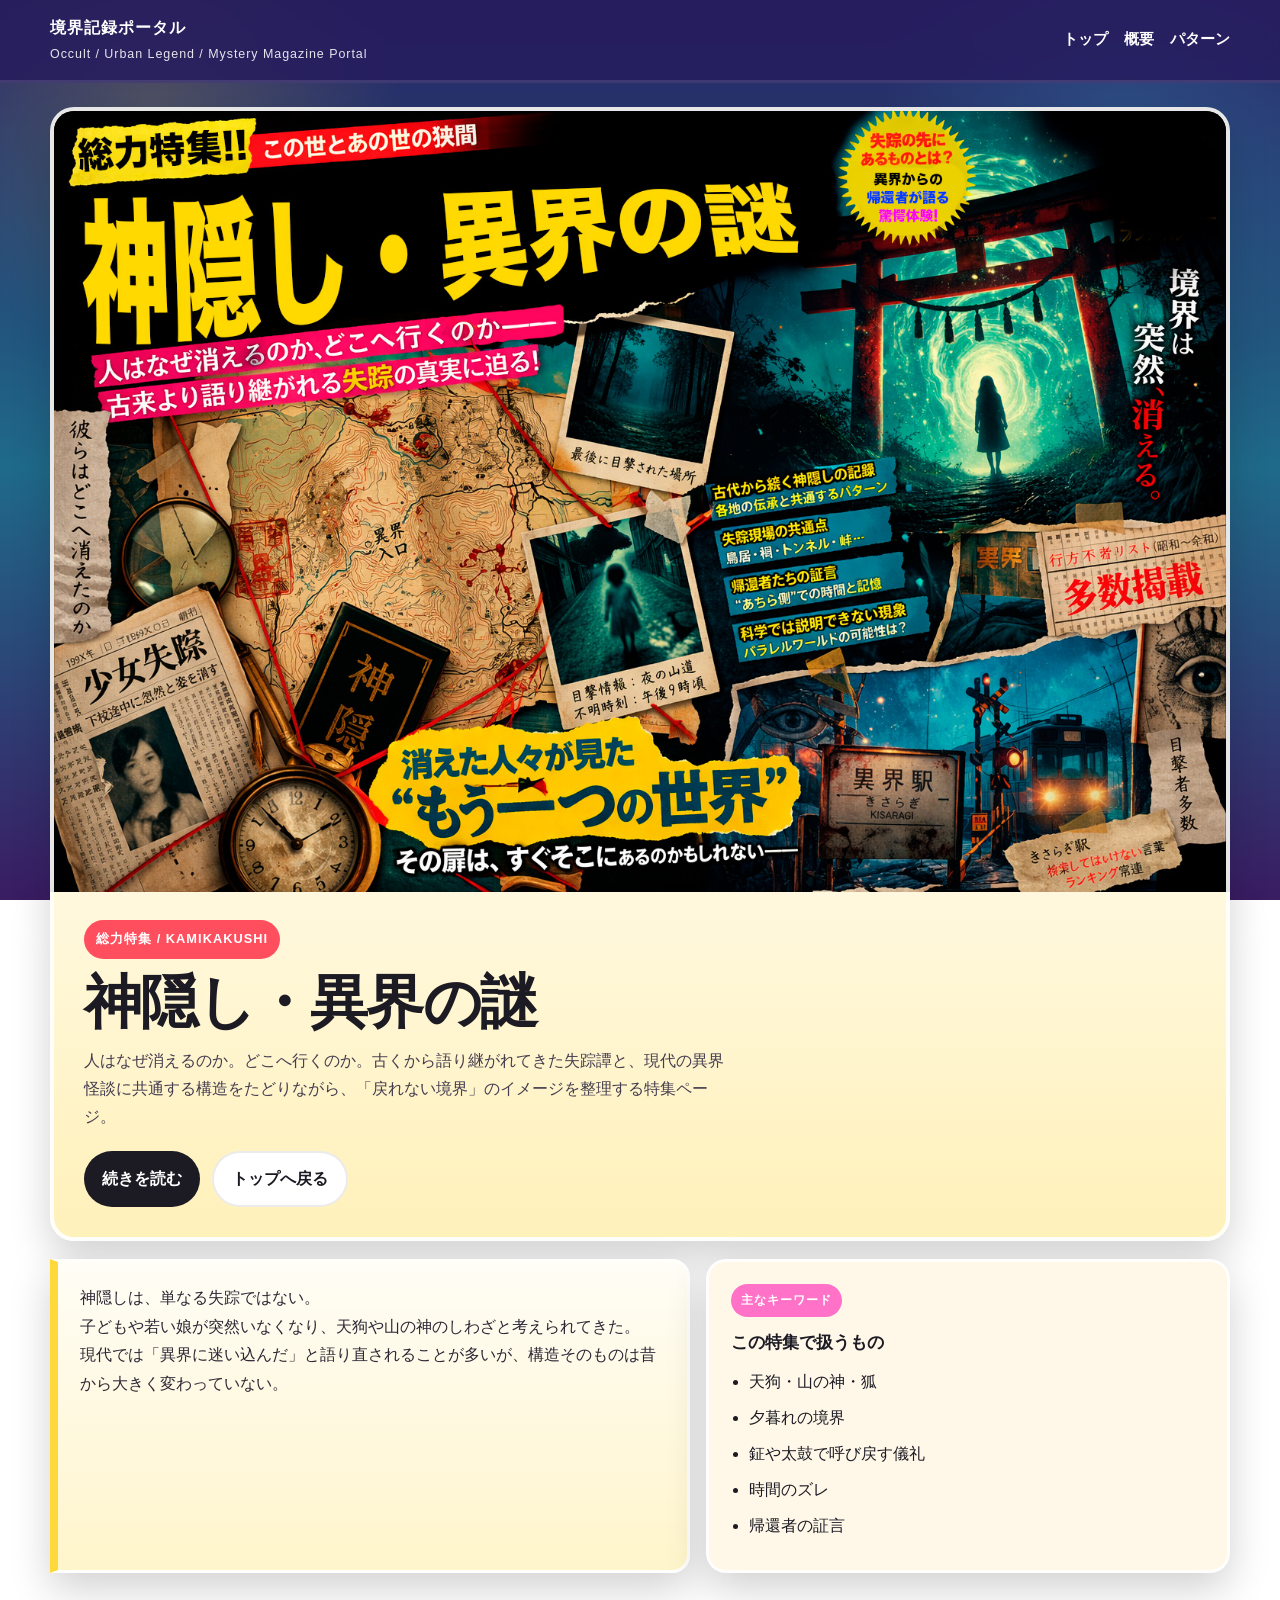
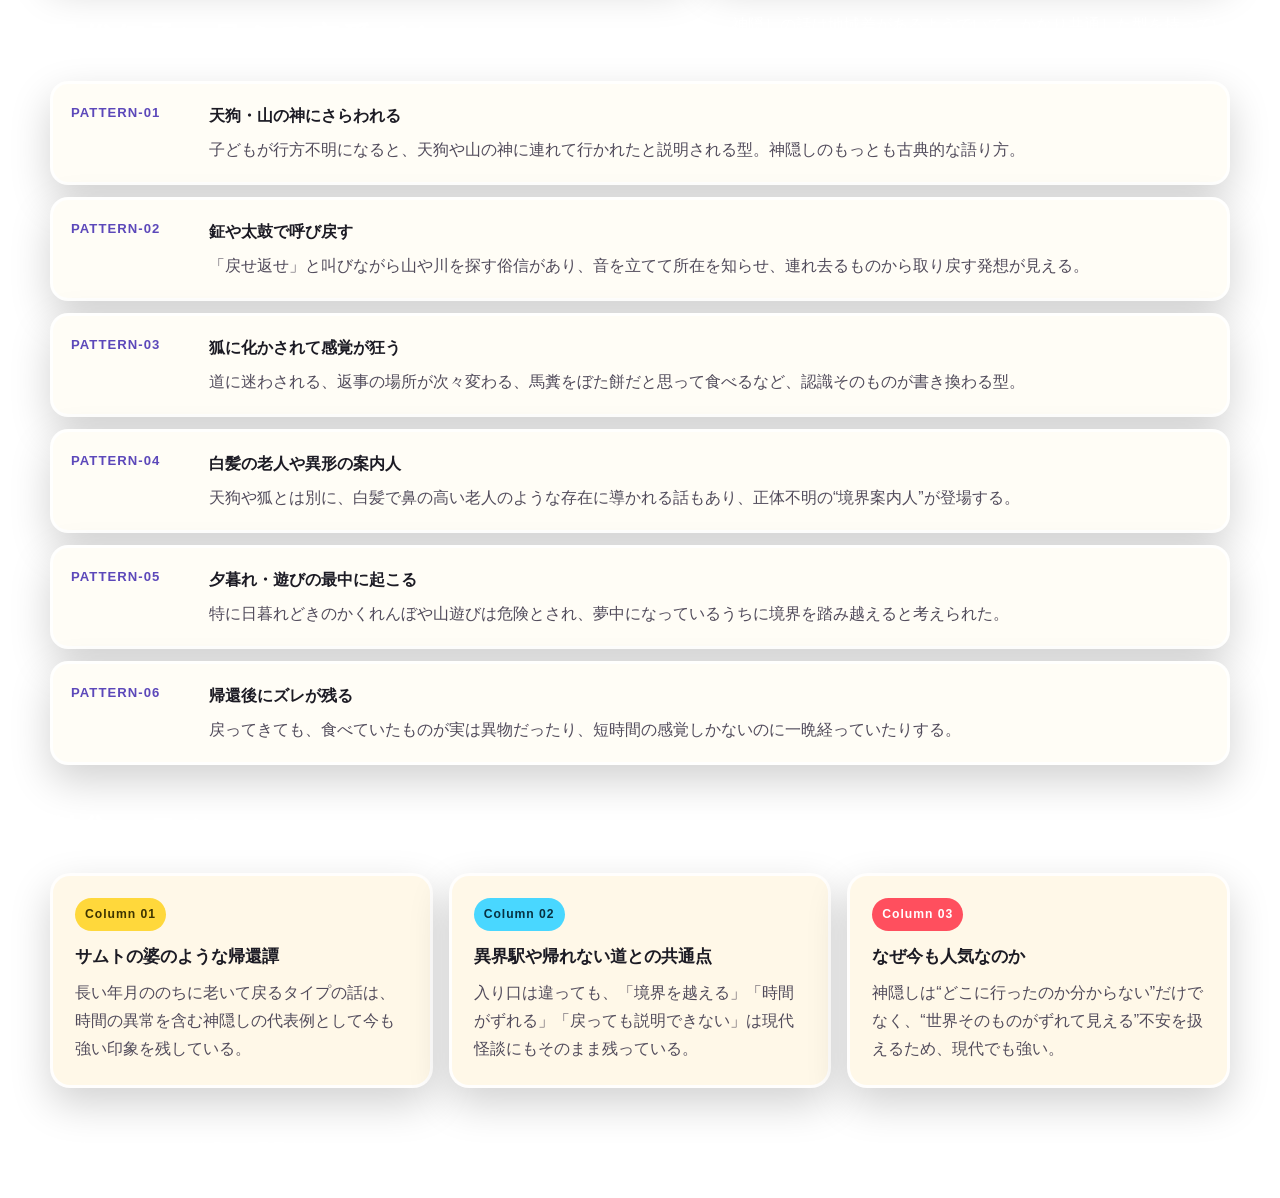
==== kamikakushi.html @ 7751206b "Add files via upload" ====
<!DOCTYPE html>
<html lang="ja">
<head>
  <meta charset="UTF-8">
  <meta name="viewport" content="width=device-width, initial-scale=1.0">
  <title>神隠し・異界の謎 | 境界記録ポータル</title>
  <link rel="stylesheet" href="feature.css">
</head>
<body>
<header class="topbar">
  <div class="container topbar-inner">
    <div class="brand">境界記録ポータル<small>Occult / Urban Legend / Mystery Magazine Portal</small></div>
    <nav class="nav-links"><a href="index.html">トップ</a><a href="#overview">概要</a><a href="#patterns">パターン</a></nav>
  </div>
</header>
<main>
<section class="page-hero">
  <div class="container">
    <div class="hero-img-wrap">
      <img src="kamikakushi-feature.jpg" alt="神隠し・異界の謎特集ビジュアル">
    </div>
    <div class="hero-copy">
      <span class="kicker red">総力特集 / KAMIKAKUSHI</span>
      <h1>神隠し・異界の謎</h1>
      <p>人はなぜ消えるのか。どこへ行くのか。古くから語り継がれてきた失踪譚と、現代の異界怪談に共通する構造をたどりながら、「戻れない境界」のイメージを整理する特集ページ。</p>
      <div class="hero-actions">
        <a class="btn primary" href="#main-content">続きを読む</a>
        <a class="btn secondary" href="index.html">トップへ戻る</a>
      </div>
    </div>
  </div>
</section>
<div id="main-content">
<section id="overview">
<div class="container split">
  <div class="quote-box">神隠しは、単なる失踪ではない。<br>子どもや若い娘が突然いなくなり、天狗や山の神のしわざと考えられてきた。<br>現代では「異界に迷い込んだ」と語り直されることが多いが、構造そのものは昔から大きく変わっていない。</div>
  <div class="sidebar-card">
    <span class="tag pink">主なキーワード</span>
    <h3>この特集で扱うもの</h3>
    <ul class="list"><li>天狗・山の神・狐</li><li>夕暮れの境界</li><li>鉦や太鼓で呼び戻す儀礼</li><li>時間のズレ</li><li>帰還者の証言</li></ul>
  </div>
</div>
</section>
<section id="patterns">
<div class="container">
  <div class="section-head"><h2>民俗伝承に見える定番パターン</h2><p>神隠しの話は地域差があるようでいて、かなり共通した型を持っている。</p></div>
  <div class="topic-list">
    <div class="topic-item"><div class="topic-key">PATTERN-01</div><div><h3>天狗・山の神にさらわれる</h3><p>子どもが行方不明になると、天狗や山の神に連れて行かれたと説明される型。神隠しのもっとも古典的な語り方。</p></div></div>
    <div class="topic-item"><div class="topic-key">PATTERN-02</div><div><h3>鉦や太鼓で呼び戻す</h3><p>「戻せ返せ」と叫びながら山や川を探す俗信があり、音を立てて所在を知らせ、連れ去るものから取り戻す発想が見える。</p></div></div>
    <div class="topic-item"><div class="topic-key">PATTERN-03</div><div><h3>狐に化かされて感覚が狂う</h3><p>道に迷わされる、返事の場所が次々変わる、馬糞をぼた餅だと思って食べるなど、認識そのものが書き換わる型。</p></div></div>
    <div class="topic-item"><div class="topic-key">PATTERN-04</div><div><h3>白髪の老人や異形の案内人</h3><p>天狗や狐とは別に、白髪で鼻の高い老人のような存在に導かれる話もあり、正体不明の“境界案内人”が登場する。</p></div></div>
    <div class="topic-item"><div class="topic-key">PATTERN-05</div><div><h3>夕暮れ・遊びの最中に起こる</h3><p>特に日暮れどきのかくれんぼや山遊びは危険とされ、夢中になっているうちに境界を踏み越えると考えられた。</p></div></div>
    <div class="topic-item"><div class="topic-key">PATTERN-06</div><div><h3>帰還後にズレが残る</h3><p>戻ってきても、食べていたものが実は異物だったり、短時間の感覚しかないのに一晩経っていたりする。</p></div></div>
  </div>
</div>
</section>
<section id="cases">
<div class="container">
  <div class="section-head"><h2>特集コラム</h2><p>昔話として終わらせず、現代の異界怪談へどう接続するかを見る。</p></div>
  <div class="grid-3">
    <article class="article-card"><span class="tag yellow">Column 01</span><h3>サムトの婆のような帰還譚</h3><p>長い年月ののちに老いて戻るタイプの話は、時間の異常を含む神隠しの代表例として今も強い印象を残している。</p></article>
    <article class="article-card"><span class="tag cyan">Column 02</span><h3>異界駅や帰れない道との共通点</h3><p>入り口は違っても、「境界を越える」「時間がずれる」「戻っても説明できない」は現代怪談にもそのまま残っている。</p></article>
    <article class="article-card"><span class="tag red">Column 03</span><h3>なぜ今も人気なのか</h3><p>神隠しは“どこに行ったのか分からない”だけでなく、“世界そのものがずれて見える”不安を扱えるため、現代でも強い。</p></article>
  </div>
</div>
</section>
</div>
</main>
<footer><div class="container footer-inner"><div>境界記録ポータル / 神隠し・異界の謎</div><div>Occult Feature Page</div></div></footer>
</body>
</html>
---- feature.css ----
:root {
  --bg: #2a2464; --bg2: #1f6a8a; --bg3: #3a1c63;
  --paper: #fff8e8; --paper-2: #fffdf6;
  --ink: #1c1b24; --muted: #57525f;
  --yellow: #ffd83b; --red: #ff4f5e;
  --cyan: #49d7ff; --pink: #ff72c7; --green: #78e26b;
  --shadow: 0 16px 40px rgba(0,0,0,0.18);
  --max: 1180px;
}
*{box-sizing:border-box;}
html{scroll-behavior:smooth;}
body{
  margin:0; color:var(--ink);
  font-family:"BIZ UDPGothic","Hiragino Sans","Noto Sans JP",sans-serif;
  line-height:1.75;
  background:
    radial-gradient(circle at 12% 12%,rgba(255,216,59,.18),transparent 18%),
    radial-gradient(circle at 88% 14%,rgba(73,215,255,.16),transparent 18%),
    radial-gradient(circle at 20% 80%,rgba(255,79,94,.15),transparent 16%),
    linear-gradient(180deg,var(--bg) 0%,var(--bg2) 52%,var(--bg3) 100%);
  background-attachment:fixed;
}
body::before{
  content:"";position:fixed;inset:0;pointer-events:none;opacity:.14;
  background-image:
    radial-gradient(2px 2px at 10% 20%,#fff,transparent 60%),
    radial-gradient(2px 2px at 25% 70%,#fff,transparent 60%),
    radial-gradient(1px 1px at 55% 18%,#fff,transparent 60%),
    radial-gradient(2px 2px at 70% 60%,#fff,transparent 60%),
    radial-gradient(1px 1px at 86% 28%,#fff,transparent 60%);
}
a{color:inherit;text-decoration:none;}
img{display:block;max-width:100%;}
.container{width:min(calc(100% - 32px),var(--max));margin:0 auto;}

/* ── ヘッダー ── */
.topbar{
  position:sticky;top:0;z-index:20;
  background:rgba(37,28,94,.84);
  backdrop-filter:blur(12px);
  border-bottom:3px solid rgba(255,255,255,.12);
}
.topbar-inner{
  display:flex;align-items:center;justify-content:space-between;
  gap:16px;padding:14px 0;color:#fff;
}
.brand{font-weight:900;font-size:1rem;letter-spacing:.06em;}
.brand small{display:block;margin-top:2px;opacity:.88;font-size:.78rem;font-weight:500;}
.nav-links{display:flex;flex-wrap:wrap;gap:16px;font-size:.92rem;font-weight:700;}
.nav-links a:hover{color:var(--yellow);}

/* ════════════════════════
   ページヒーロー
   画像を上に全見せ → テキストを下に
════════════════════════ */
.page-hero{padding:24px 0 8px;}

/* 画像：全幅で自然な高さ表示 */
.hero-img-wrap{
  border-radius:24px 24px 0 0;
  overflow:hidden;
  border:4px solid rgba(255,255,255,.9);
  border-bottom:none;
  box-shadow:var(--shadow);
  background:#111;
  line-height:0;
}
.hero-img-wrap img{
  width:100%;
  height:auto;          /* ← 自然な高さで全部見せる */
  display:block;
}

/* テキストパネル：画像の直下 */
.hero-copy{
  border-radius:0 0 24px 24px;
  border:4px solid rgba(255,255,255,.9);
  border-top:none;
  background:linear-gradient(180deg,#fff8de 0%,#fff1ba 100%);
  padding:28px 30px 30px;
  box-shadow:var(--shadow);
}
.kicker{
  display:inline-block;padding:8px 12px;border-radius:999px;
  color:#fff;font-size:.8rem;font-weight:900;letter-spacing:.08em;margin-bottom:14px;
}
.kicker.red{background:var(--red);}
.kicker.cyan{background:var(--cyan);color:#073142;}
.kicker.yellow{background:var(--yellow);color:#3d3300;}
.kicker.green{background:var(--green);color:#17330d;}

h1{
  margin:0;
  font-family:"Yu Mincho","Hiragino Mincho ProN",serif;
  font-size:clamp(2rem,4.5vw,3.6rem);
  line-height:1.05;letter-spacing:-.03em;
  color:#1c1b24;
}
.hero-copy p{margin:14px 0 0;color:#443d50;font-size:1rem;max-width:72ch;}
.hero-actions{display:flex;flex-wrap:wrap;gap:12px;margin-top:20px;}
.btn{
  display:inline-flex;align-items:center;justify-content:center;
  padding:12px 18px;border-radius:999px;font-weight:900;
}
.btn.primary{background:var(--ink);color:#fff;}
.btn.secondary{background:#fff;border:2px solid rgba(0,0,0,.08);}

/* ── 本文 ── */
main section{padding:10px 0 28px;}
.section-head{
  display:flex;justify-content:space-between;align-items:flex-end;
  gap:16px;flex-wrap:wrap;margin-bottom:14px;color:#fff;
}
.section-head h2{
  margin:0;font-size:clamp(1.5rem,3vw,2rem);
  font-family:"Yu Mincho","Hiragino Mincho ProN",serif;
}
.section-head p{margin:0;max-width:56ch;color:rgba(255,255,255,.9);}

.grid-2,.grid-3,.split{display:grid;gap:16px;}
.grid-2{grid-template-columns:repeat(2,minmax(0,1fr));}
.grid-3{grid-template-columns:repeat(3,minmax(0,1fr));}
.split{grid-template-columns:1.1fr .9fr;}

.card,.article-card,.sidebar-card{
  background:var(--paper);border:3px solid rgba(255,255,255,.9);
  border-radius:20px;padding:22px;box-shadow:var(--shadow);
}
.card h3,.article-card h3,.sidebar-card h3{margin:0 0 8px;font-size:1.08rem;}
.card p,.article-card p,.sidebar-card p{margin:0;color:#514b5b;}
.list{margin:10px 0 0;padding-left:18px;}
.list li{margin-bottom:8px;}

.tag{
  display:inline-block;margin-bottom:10px;padding:6px 10px;
  border-radius:999px;font-size:.76rem;font-weight:900;letter-spacing:.08em;color:#fff;
}
.tag.red{background:var(--red);}
.tag.cyan{background:var(--cyan);color:#073142;}
.tag.yellow{background:var(--yellow);color:#3d3300;}
.tag.green{background:var(--green);color:#17330d;}
.tag.pink{background:var(--pink);}

.quote-box{
  background:linear-gradient(180deg,#fffdf6 0%,#fff5cb 100%);
  border:3px solid rgba(255,255,255,.9);border-left:8px solid var(--yellow);
  border-radius:0 18px 18px 0;padding:22px;
  font-family:"Yu Mincho","Hiragino Mincho ProN",serif;
  font-size:1.02rem;color:#2c2735;box-shadow:var(--shadow);
}
.topic-list{display:grid;gap:12px;}
.topic-item{
  display:grid;grid-template-columns:120px 1fr;gap:18px;align-items:start;
  background:var(--paper-2);border:3px solid rgba(255,255,255,.9);
  border-radius:18px;padding:18px;box-shadow:var(--shadow);
}
.topic-key{font-size:.82rem;font-weight:900;letter-spacing:.08em;color:#5c48ba;}
.topic-item h3{margin:0 0 6px;font-size:1rem;}
.topic-item p{margin:0;color:#514b5b;}

footer{padding:20px 0 34px;color:#fff;}
.footer-inner{display:flex;justify-content:space-between;gap:16px;flex-wrap:wrap;opacity:.92;}

/* ── レスポンシブ ── */
@media(max-width:980px){
  .hero-img-wrap{border-radius:20px 20px 0 0;}
  .hero-copy{border-radius:0 0 20px 20px;}
  .grid-3{grid-template-columns:1fr 1fr;}
  .split{grid-template-columns:1fr;}
}
@media(max-width:720px){
  .topbar-inner{flex-direction:column;align-items:flex-start;}
  .nav-links{gap:12px 16px;}
  .grid-2,.grid-3,.split{grid-template-columns:1fr;}
  .topic-item{grid-template-columns:1fr;gap:8px;}
  .hero-copy{padding:20px 18px 22px;}
  h1{font-size:clamp(1.8rem,7vw,2.8rem);}
}
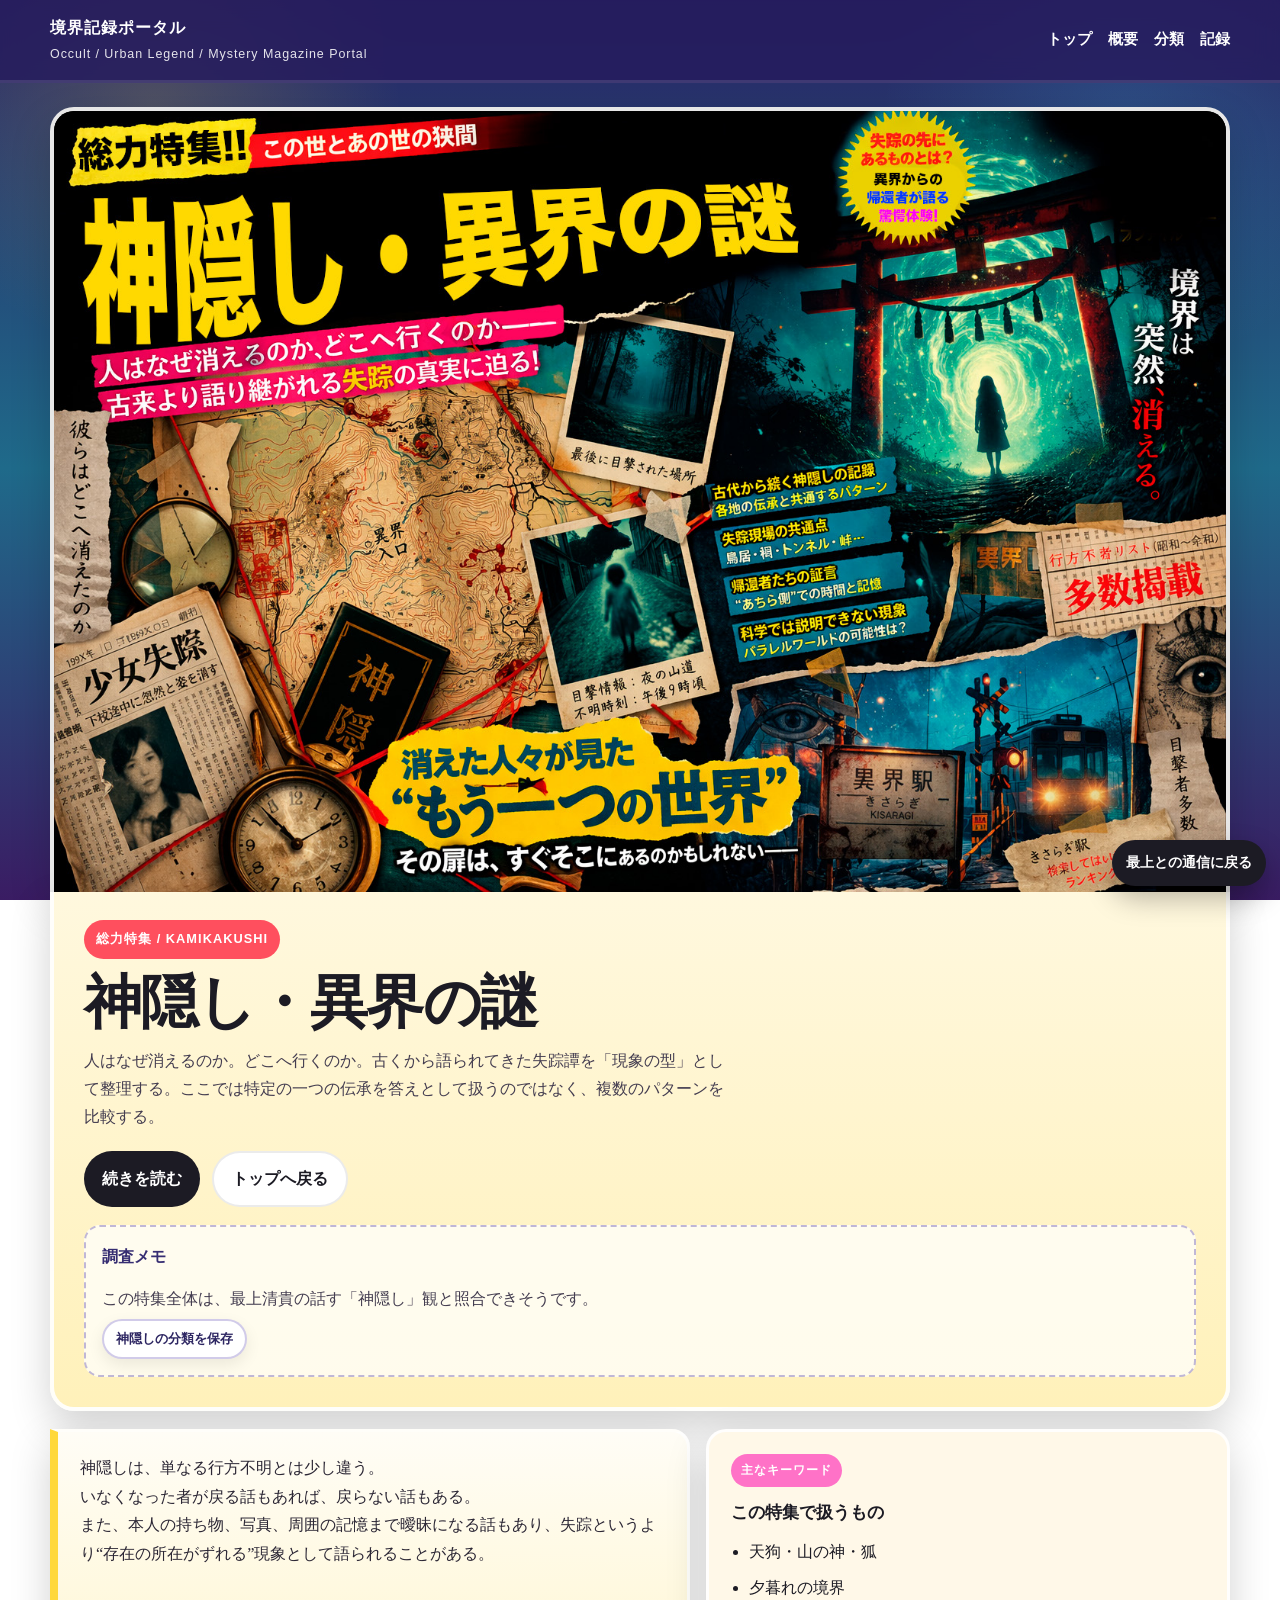
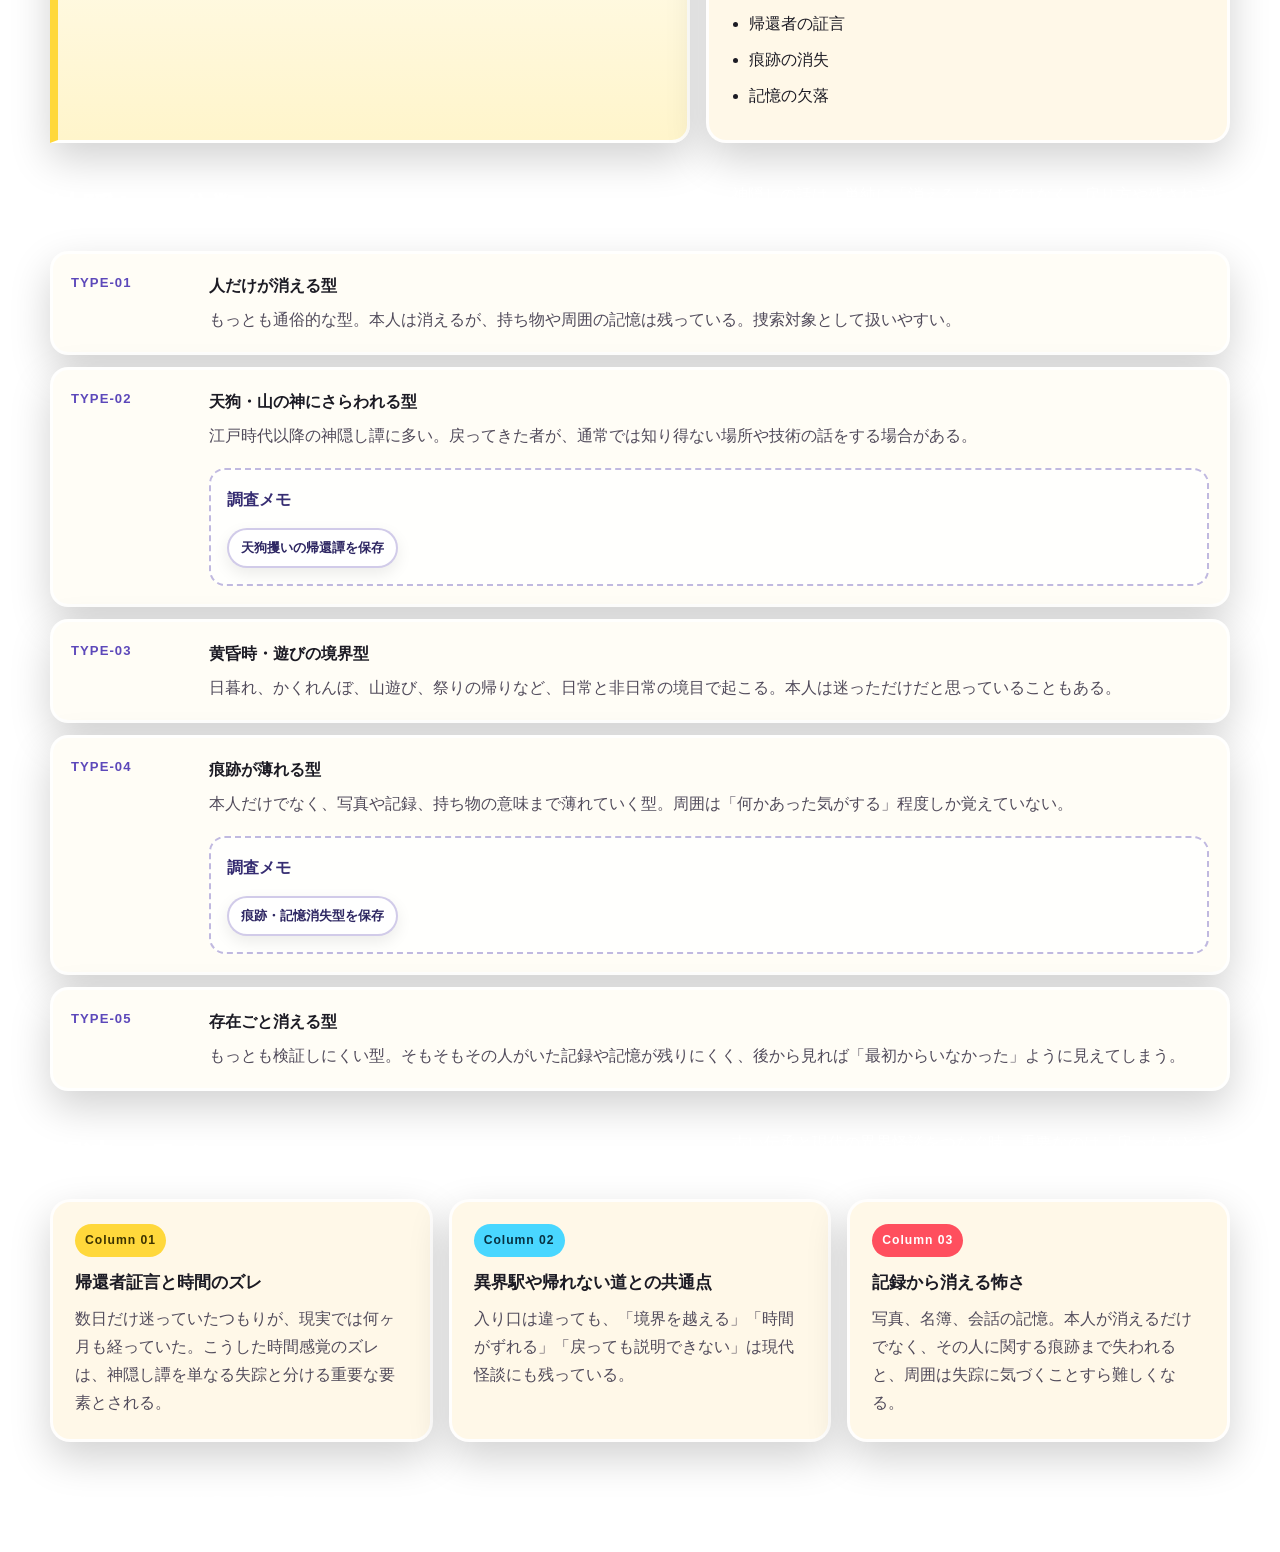
==== commit 21e47081: "Add files via upload" ====
--- a/kamikakushi.html
+++ b/kamikakushi.html
@@ -10,62 +10,48 @@
 <header class="topbar">
   <div class="container topbar-inner">
     <div class="brand">境界記録ポータル<small>Occult / Urban Legend / Mystery Magazine Portal</small></div>
-    <nav class="nav-links"><a href="index.html">トップ</a><a href="#overview">概要</a><a href="#patterns">パターン</a></nav>
+    <nav class="nav-links"><a href="index.html">トップ</a><a href="#overview">概要</a><a href="#patterns">分類</a><a href="#records">記録</a></nav>
   </div>
 </header>
 <main>
 <section class="page-hero">
   <div class="container">
-    <div class="hero-img-wrap">
-      <img src="kamikakushi-feature.jpg" alt="神隠し・異界の謎特集ビジュアル">
-    </div>
+    <div class="hero-img-wrap"><img src="kamikakushi-feature.jpg" alt="神隠し・異界の謎特集ビジュアル"></div>
     <div class="hero-copy">
       <span class="kicker red">総力特集 / KAMIKAKUSHI</span>
       <h1>神隠し・異界の謎</h1>
-      <p>人はなぜ消えるのか。どこへ行くのか。古くから語り継がれてきた失踪譚と、現代の異界怪談に共通する構造をたどりながら、「戻れない境界」のイメージを整理する特集ページ。</p>
-      <div class="hero-actions">
-        <a class="btn primary" href="#main-content">続きを読む</a>
-        <a class="btn secondary" href="index.html">トップへ戻る</a>
-      </div>
+      <p>人はなぜ消えるのか。どこへ行くのか。古くから語られてきた失踪譚を「現象の型」として整理する。ここでは特定の一つの伝承を答えとして扱うのではなく、複数のパターンを比較する。</p>
+      <div class="hero-actions"><a class="btn primary" href="#main-content">続きを読む</a><a class="btn secondary" href="index.html">トップへ戻る</a></div>
+      <div class="arg-evidence-box"><div class="arg-title">調査メモ</div><p>この特集全体は、最上清貴の話す「神隠し」観と照合できそうです。</p><button class="arg-evidence-btn" data-arg-evidence="kamikakushi_types" onclick="saveMogamiEvidence('kamikakushi_types')">神隠しの分類を保存</button></div>
     </div>
   </div>
 </section>
 <div id="main-content">
-<section id="overview">
-<div class="container split">
-  <div class="quote-box">神隠しは、単なる失踪ではない。<br>子どもや若い娘が突然いなくなり、天狗や山の神のしわざと考えられてきた。<br>現代では「異界に迷い込んだ」と語り直されることが多いが、構造そのものは昔から大きく変わっていない。</div>
-  <div class="sidebar-card">
-    <span class="tag pink">主なキーワード</span>
-    <h3>この特集で扱うもの</h3>
-    <ul class="list"><li>天狗・山の神・狐</li><li>夕暮れの境界</li><li>鉦や太鼓で呼び戻す儀礼</li><li>時間のズレ</li><li>帰還者の証言</li></ul>
+<section id="overview"><div class="container split">
+  <div class="quote-box">神隠しは、単なる行方不明とは少し違う。<br>いなくなった者が戻る話もあれば、戻らない話もある。<br>また、本人の持ち物、写真、周囲の記憶まで曖昧になる話もあり、失踪というより“存在の所在がずれる”現象として語られることがある。</div>
+  <div class="sidebar-card"><span class="tag pink">主なキーワード</span><h3>この特集で扱うもの</h3><ul class="list"><li>天狗・山の神・狐</li><li>夕暮れの境界</li><li>帰還者の証言</li><li>痕跡の消失</li><li>記憶の欠落</li></ul></div>
+</div></section>
+<section id="patterns"><div class="container">
+  <div class="section-head"><h2>神隠しの分類メモ</h2><p>神隠しの話は、単純に「消える」だけではなく、戻り方や残され方に差がある。</p></div>
+  <div class="topic-list">
+    <div class="topic-item"><div class="topic-key">TYPE-01</div><div><h3>人だけが消える型</h3><p>もっとも通俗的な型。本人は消えるが、持ち物や周囲の記憶は残っている。捜索対象として扱いやすい。</p></div></div>
+    <div class="topic-item"><div class="topic-key">TYPE-02</div><div><h3>天狗・山の神にさらわれる型</h3><p>江戸時代以降の神隠し譚に多い。戻ってきた者が、通常では知り得ない場所や技術の話をする場合がある。</p><div class="arg-evidence-box"><div class="arg-title">調査メモ</div><button class="arg-evidence-btn" data-arg-evidence="tengu_return" onclick="saveMogamiEvidence('tengu_return')">天狗攫いの帰還譚を保存</button></div></div></div>
+    <div class="topic-item"><div class="topic-key">TYPE-03</div><div><h3>黄昏時・遊びの境界型</h3><p>日暮れ、かくれんぼ、山遊び、祭りの帰りなど、日常と非日常の境目で起こる。本人は迷っただけだと思っていることもある。</p></div></div>
+    <div class="topic-item"><div class="topic-key">TYPE-04</div><div><h3>痕跡が薄れる型</h3><p>本人だけでなく、写真や記録、持ち物の意味まで薄れていく型。周囲は「何かあった気がする」程度しか覚えていない。</p><div class="arg-evidence-box"><div class="arg-title">調査メモ</div><button class="arg-evidence-btn" data-arg-evidence="trace_disappear" onclick="saveMogamiEvidence('trace_disappear')">痕跡・記憶消失型を保存</button></div></div></div>
+    <div class="topic-item"><div class="topic-key">TYPE-05</div><div><h3>存在ごと消える型</h3><p>もっとも検証しにくい型。そもそもその人がいた記録や記憶が残りにくく、後から見れば「最初からいなかった」ように見えてしまう。</p></div></div>
   </div>
-</div>
-</section>
-<section id="patterns">
-<div class="container">
-  <div class="section-head"><h2>民俗伝承に見える定番パターン</h2><p>神隠しの話は地域差があるようでいて、かなり共通した型を持っている。</p></div>
-  <div class="topic-list">
-    <div class="topic-item"><div class="topic-key">PATTERN-01</div><div><h3>天狗・山の神にさらわれる</h3><p>子どもが行方不明になると、天狗や山の神に連れて行かれたと説明される型。神隠しのもっとも古典的な語り方。</p></div></div>
-    <div class="topic-item"><div class="topic-key">PATTERN-02</div><div><h3>鉦や太鼓で呼び戻す</h3><p>「戻せ返せ」と叫びながら山や川を探す俗信があり、音を立てて所在を知らせ、連れ去るものから取り戻す発想が見える。</p></div></div>
-    <div class="topic-item"><div class="topic-key">PATTERN-03</div><div><h3>狐に化かされて感覚が狂う</h3><p>道に迷わされる、返事の場所が次々変わる、馬糞をぼた餅だと思って食べるなど、認識そのものが書き換わる型。</p></div></div>
-    <div class="topic-item"><div class="topic-key">PATTERN-04</div><div><h3>白髪の老人や異形の案内人</h3><p>天狗や狐とは別に、白髪で鼻の高い老人のような存在に導かれる話もあり、正体不明の“境界案内人”が登場する。</p></div></div>
-    <div class="topic-item"><div class="topic-key">PATTERN-05</div><div><h3>夕暮れ・遊びの最中に起こる</h3><p>特に日暮れどきのかくれんぼや山遊びは危険とされ、夢中になっているうちに境界を踏み越えると考えられた。</p></div></div>
-    <div class="topic-item"><div class="topic-key">PATTERN-06</div><div><h3>帰還後にズレが残る</h3><p>戻ってきても、食べていたものが実は異物だったり、短時間の感覚しかないのに一晩経っていたりする。</p></div></div>
+</div></section>
+<section id="records"><div class="container">
+  <div class="section-head"><h2>関連コラム</h2><p>古い伝承と現代の異界怪談をつなぐ時、重要なのは「戻ったかどうか」ではなく「何が残ったか」かもしれない。</p></div>
+  <div class="grid-3">
+    <article class="article-card"><span class="tag yellow">Column 01</span><h3>帰還者証言と時間のズレ</h3><p>数日だけ迷っていたつもりが、現実では何ヶ月も経っていた。こうした時間感覚のズレは、神隠し譚を単なる失踪と分ける重要な要素とされる。</p></article>
+    <article class="article-card"><span class="tag cyan">Column 02</span><h3>異界駅や帰れない道との共通点</h3><p>入り口は違っても、「境界を越える」「時間がずれる」「戻っても説明できない」は現代怪談にも残っている。</p></article>
+    <article class="article-card"><span class="tag red">Column 03</span><h3>記録から消える怖さ</h3><p>写真、名簿、会話の記憶。本人が消えるだけでなく、その人に関する痕跡まで失われると、周囲は失踪に気づくことすら難しくなる。</p></article>
   </div>
-</div>
-</section>
-<section id="cases">
-<div class="container">
-  <div class="section-head"><h2>特集コラム</h2><p>昔話として終わらせず、現代の異界怪談へどう接続するかを見る。</p></div>
-  <div class="grid-3">
-    <article class="article-card"><span class="tag yellow">Column 01</span><h3>サムトの婆のような帰還譚</h3><p>長い年月ののちに老いて戻るタイプの話は、時間の異常を含む神隠しの代表例として今も強い印象を残している。</p></article>
-    <article class="article-card"><span class="tag cyan">Column 02</span><h3>異界駅や帰れない道との共通点</h3><p>入り口は違っても、「境界を越える」「時間がずれる」「戻っても説明できない」は現代怪談にもそのまま残っている。</p></article>
-    <article class="article-card"><span class="tag red">Column 03</span><h3>なぜ今も人気なのか</h3><p>神隠しは“どこに行ったのか分からない”だけでなく、“世界そのものがずれて見える”不安を扱えるため、現代でも強い。</p></article>
-  </div>
-</div>
-</section>
+</div></section>
 </div>
 </main>
 <footer><div class="container footer-inner"><div>境界記録ポータル / 神隠し・異界の謎</div><div>Occult Feature Page</div></div></footer>
+<script src="arg-occult-helper.js?v=20260509-1"></script>
 </body>
-</html>+</html>
--- a/feature.css
+++ b/feature.css
@@ -176,3 +176,35 @@
   .hero-copy{padding:20px 18px 22px;}
   h1{font-size:clamp(1.8rem,7vw,2.8rem);}
 }
+
+/* ARG調査メモ連携 */
+.arg-evidence-box{
+  margin:18px 0 0;
+  padding:16px;
+  border:2px dashed rgba(89,71,177,.38);
+  border-radius:16px;
+  background:rgba(255,255,255,.72);
+}
+.arg-evidence-box .arg-title{font-weight:900;margin-bottom:8px;color:#362d72;}
+.arg-evidence-btn{
+  display:inline-flex;align-items:center;justify-content:center;
+  gap:6px;margin:6px 8px 0 0;padding:9px 12px;border-radius:999px;
+  border:2px solid rgba(89,71,177,.28);background:#fff;color:#2d2662;
+  font-weight:900;cursor:pointer;box-shadow:0 6px 16px rgba(0,0,0,.08);
+}
+.arg-evidence-btn:hover{transform:translateY(-1px);}
+.arg-evidence-btn.saved{background:#e7ffe0;border-color:#78e26b;color:#1c4b16;}
+.arg-back-link{
+  position:fixed;right:14px;bottom:14px;z-index:50;
+  background:#1c1b24;color:#fff;padding:11px 14px;border-radius:999px;
+  font-weight:900;font-size:.86rem;box-shadow:0 12px 28px rgba(0,0,0,.28);
+}
+.arg-toast{
+  position:fixed;left:50%;bottom:76px;transform:translateX(-50%) translateY(10px);
+  opacity:0;z-index:60;max-width:min(92vw,520px);
+  background:#1c1b24;color:#fff;padding:12px 16px;border-radius:14px;
+  font-weight:800;box-shadow:0 12px 32px rgba(0,0,0,.32);
+  transition:opacity .22s ease, transform .22s ease;
+}
+.arg-toast.show{opacity:1;transform:translateX(-50%) translateY(0);}
+@media(max-width:720px){.arg-back-link{left:12px;right:12px;text-align:center}.arg-toast{bottom:72px}}
